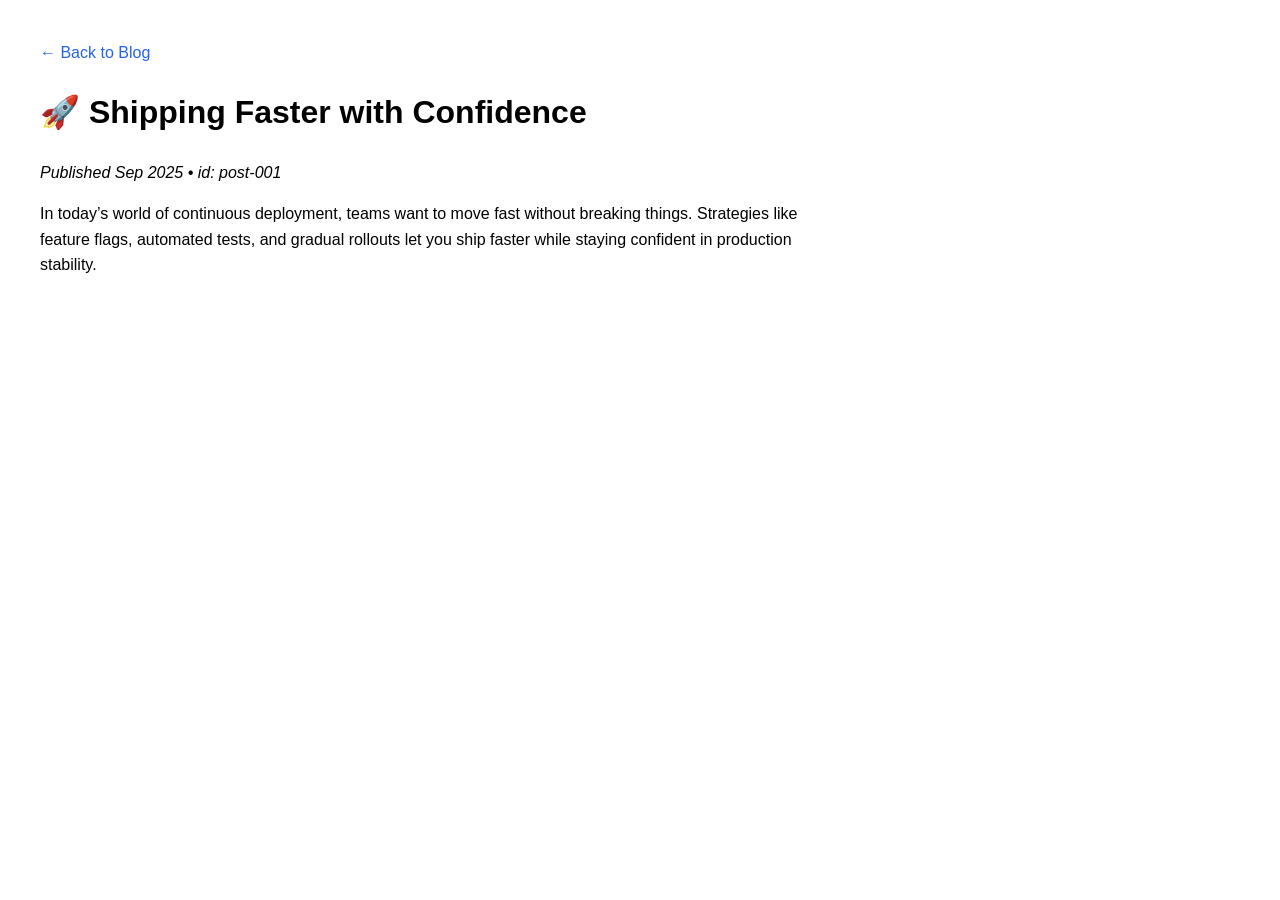
==== post1.html @ 6909df20 "new website" ====
<!DOCTYPE html>
<html lang="en">
<head>
  <meta charset="UTF-8">
  <meta name="viewport" content="width=device-width, initial-scale=1.0">
  <title>Shipping Faster with Confidence</title>
  <style>
    body { font-family: Arial, sans-serif; margin: 40px; max-width: 800px; line-height: 1.6; }
    a { color: #2563eb; text-decoration: none; }
  </style>
</head>
<body>
  <a href="index.html">← Back to Blog</a>
  <h1>🚀 Shipping Faster with Confidence</h1>
  <p><em>Published Sep 2025 • id: post-001</em></p>
  <p>In today’s world of continuous deployment, teams want to move fast without breaking things. Strategies like feature flags, automated tests, and gradual rollouts let you ship faster while staying confident in production stability.</p>
</body>
</html>
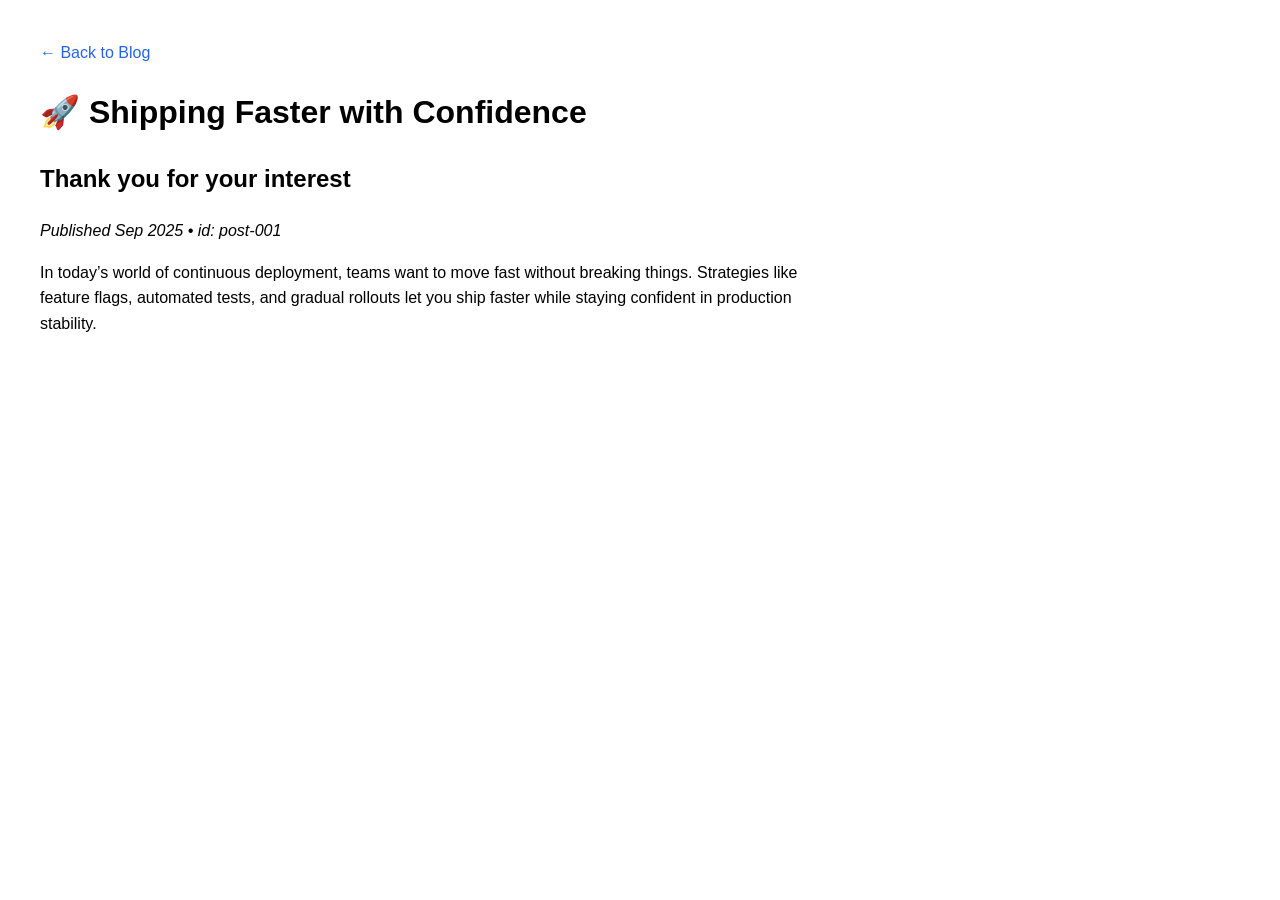
==== commit a7834b04: "added greetings" ====
--- a/post1.html
+++ b/post1.html
@@ -3,15 +3,24 @@
 <head>
   <meta charset="UTF-8">
   <meta name="viewport" content="width=device-width, initial-scale=1.0">
+  <script>
+    window.targetPageParams = function() {return {"at_property" : "7d06cbf6-7838-8b6d-e497-d085ebeaf36a"}; }
+    </script>
+ <script src="https://assets.adobedtm.com/6a203c8a0ff8/bc88c90d1997/launch-1a3ad619f83c-development.min.js" async></script>
+  
+  
   <title>Shipping Faster with Confidence</title>
   <style>
     body { font-family: Arial, sans-serif; margin: 40px; max-width: 800px; line-height: 1.6; }
     a { color: #2563eb; text-decoration: none; }
   </style>
 </head>
-<body>
+<body post-id="1">
   <a href="index.html">← Back to Blog</a>
   <h1>🚀 Shipping Faster with Confidence</h1>
+    <h2>Thank you for your interest</h2>
+
+
   <p><em>Published Sep 2025 • id: post-001</em></p>
   <p>In today’s world of continuous deployment, teams want to move fast without breaking things. Strategies like feature flags, automated tests, and gradual rollouts let you ship faster while staying confident in production stability.</p>
 </body>
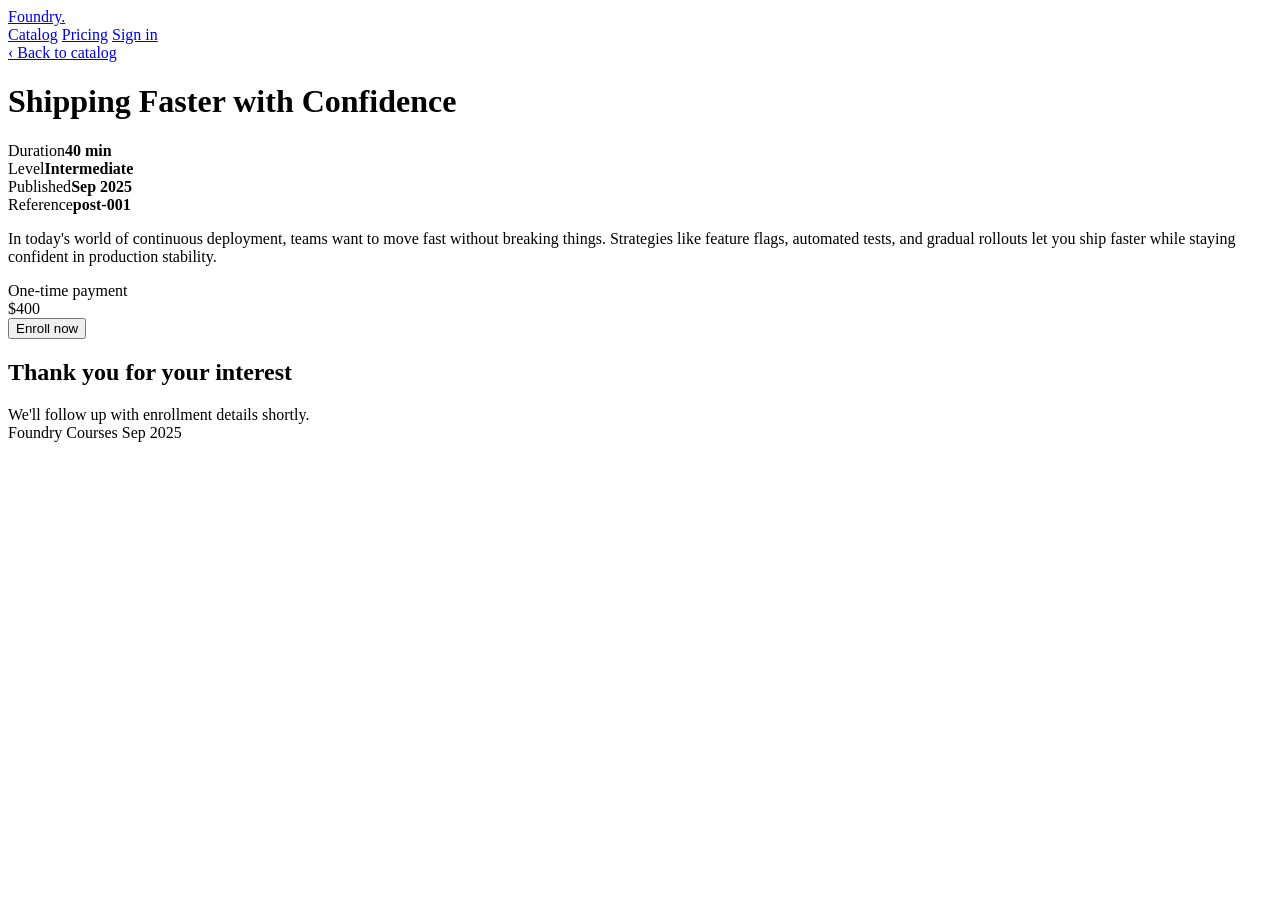
==== commit 7b29773c: "Enhance post1.html with navigation and metadata Updated the title and added navigation and styling l" ====
--- a/post1.html
+++ b/post1.html
@@ -7,21 +7,62 @@
     window.targetPageParams = function() {return {"at_property" : "7d06cbf6-7838-8b6d-e497-d085ebeaf36a"}; }
     </script>
  <script src="https://assets.adobedtm.com/6a203c8a0ff8/bc88c90d1997/launch-1a3ad619f83c-development.min.js" async></script>
-  
-  
-  <title>Shipping Faster with Confidence</title>
-  <style>
-    body { font-family: Arial, sans-serif; margin: 40px; max-width: 800px; line-height: 1.6; }
-    a { color: #2563eb; text-decoration: none; }
-  </style>
+
+  <title>Shipping Faster with Confidence — Foundry</title>
+  <link rel="preconnect" href="https://fonts.googleapis.com">
+  <link rel="preconnect" href="https://fonts.gstatic.com" crossorigin>
+  <link href="https://fonts.googleapis.com/css2?family=Space+Grotesk:wght@500;600;700&family=Inter:wght@400;500;600&display=swap" rel="stylesheet">
+  <link rel="stylesheet" href="styles.css">
 </head>
 <body post-id="1">
-  <a href="index.html">← Back to Blog</a>
-  <h1>🚀 Shipping Faster with Confidence</h1>
-    <h2>Thank you for your interest</h2>
 
+  <nav class="site-nav">
+    <div class="wrap">
+      <a class="wordmark" href="index.html">Foundry<span class="dot">.</span></a>
+      <div class="nav-links">
+        <a href="index.html">Catalog</a>
+        <a href="#">Pricing</a>
+        <a href="#">Sign in</a>
+      </div>
+    </div>
+  </nav>
 
-  <p><em>Published Sep 2025 • id: post-001</em></p>
-  <p>In today’s world of continuous deployment, teams want to move fast without breaking things. Strategies like feature flags, automated tests, and gradual rollouts let you ship faster while staying confident in production stability.</p>
+  <main class="course-page">
+    <a class="breadcrumb" href="index.html"><span class="chevron">‹</span> Back to catalog</a>
+
+    <h1>Shipping Faster with Confidence</h1>
+
+    <div class="course-meta-strip">
+      <div class="item"><span>Duration</span><b>40 min</b></div>
+      <div class="item"><span>Level</span><b>Intermediate</b></div>
+      <div class="item"><span>Published</span><b>Sep 2025</b></div>
+      <div class="item"><span>Reference</span><b>post-001</b></div>
+    </div>
+
+    <div class="course-body">
+      <p>In today's world of continuous deployment, teams want to move fast without breaking things. Strategies like feature flags, automated tests, and gradual rollouts let you ship faster while staying confident in production stability.</p>
+    </div>
+
+    <div class="enroll-panel">
+      <div class="price-block">
+        <div class="label">One-time payment</div>
+        <div class="price">$400</div>
+      </div>
+      <button class="btn-enroll" type="button">Enroll now</button>
+    </div>
+
+    <div class="confirm-note">
+      <h2>Thank you for your interest</h2>
+      <p style="margin:0;">We'll follow up with enrollment details shortly.</p>
+    </div>
+  </main>
+
+  <footer class="site-footer">
+    <div class="wrap">
+      <span>Foundry Courses</span>
+      <span>Sep 2025</span>
+    </div>
+  </footer>
+
 </body>
 </html>
